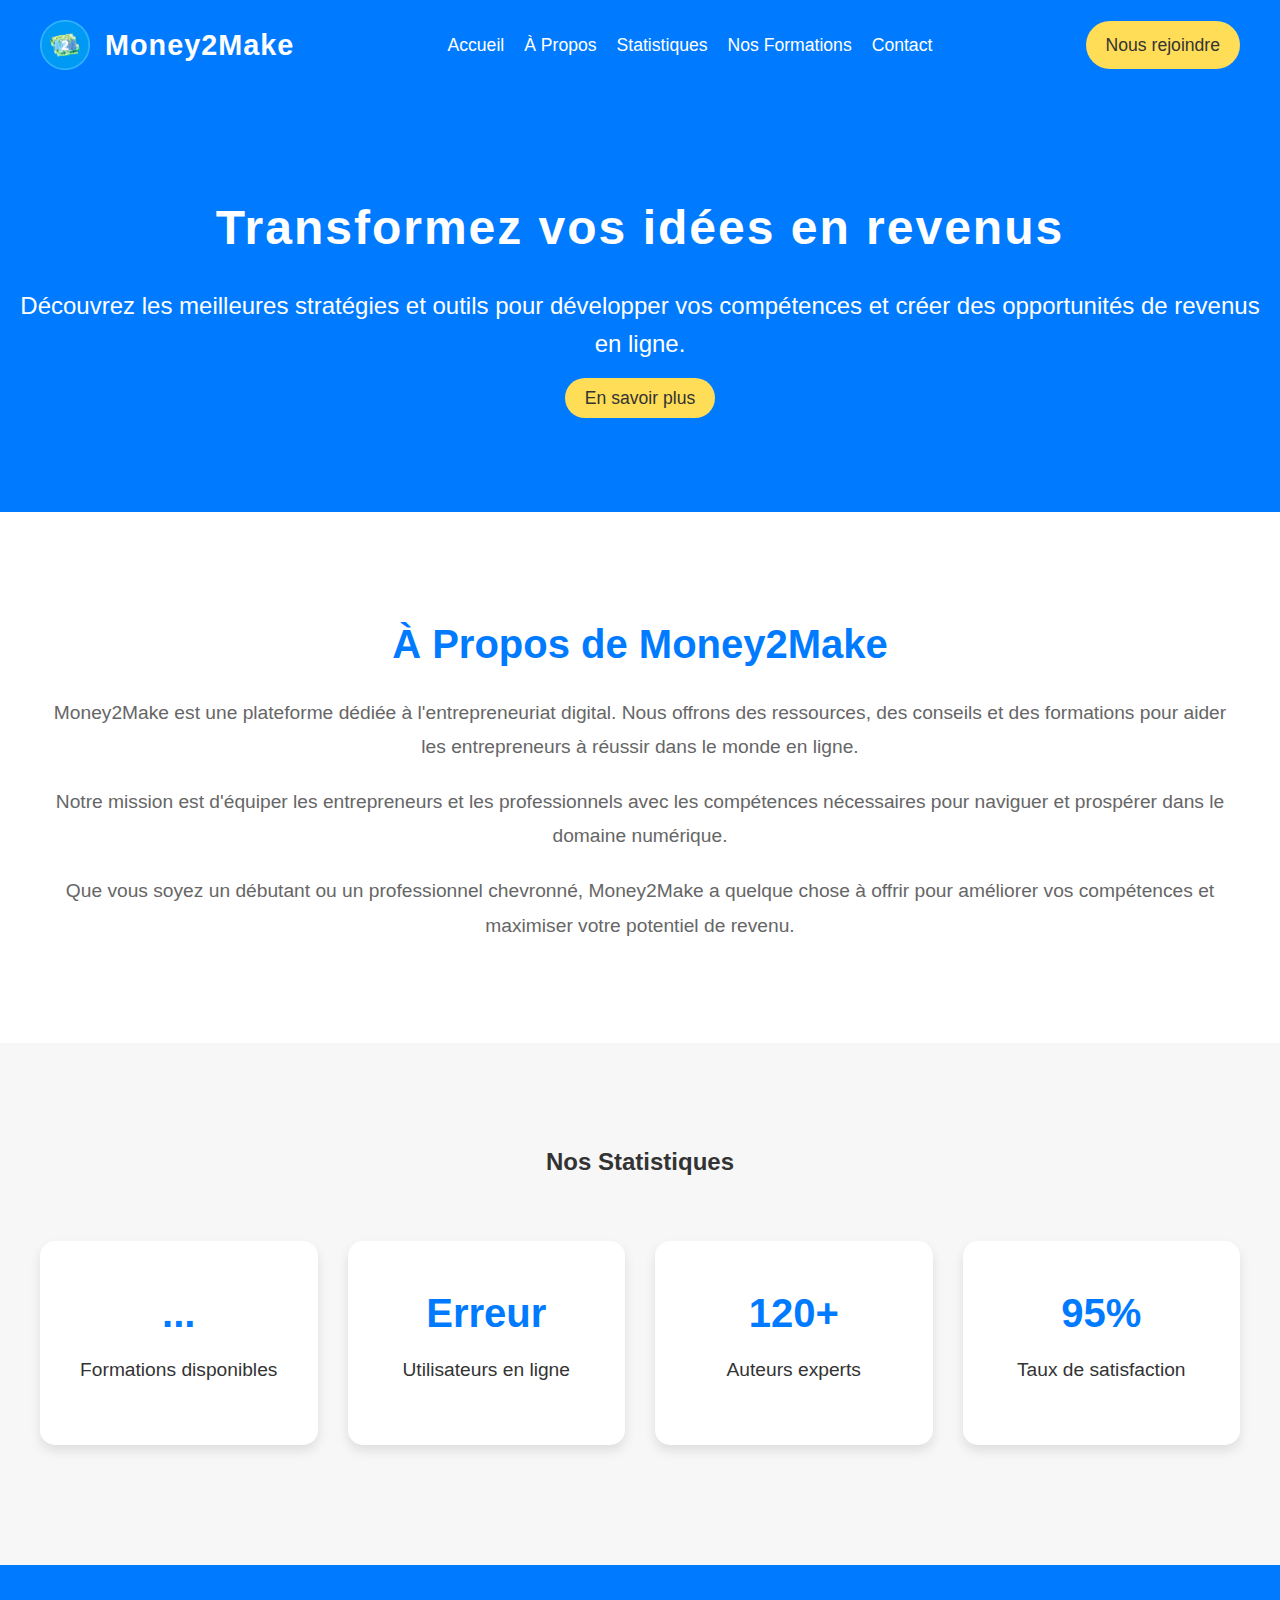
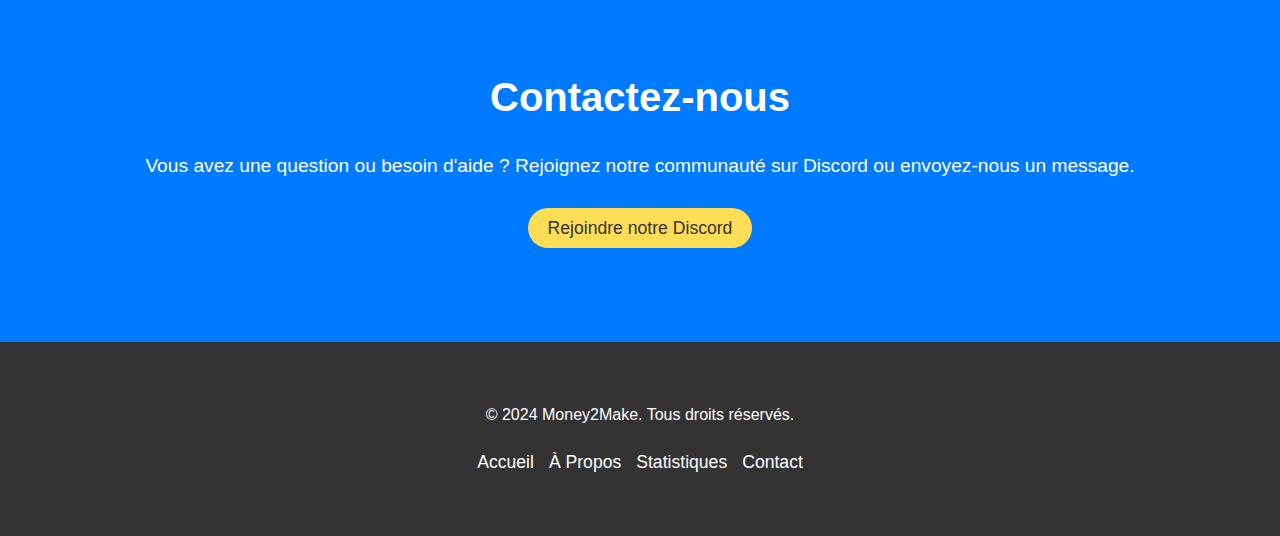
==== index.html @ 482cec09 "v1" ====
<!DOCTYPE html>
<html lang="fr">
<head>
    <meta charset="UTF-8">
    <meta name="viewport" content="width=device-width, initial-scale=1.0">
    <title>Money2Make - Accueil</title>
    <link rel="stylesheet" href="https://money2make.github.io/assets/styles.css">
    <link rel="stylesheet" href="assets/Style/membercount.css">
    <link rel="stylesheet" href="assets/Style/mainpage.css">

    <link rel="shortcut icon" href="https://money2make.github.io/assets/logo.png" type="image/x-icon">
</head>
<body>
    <header>
        <div class="header-container">
            <div class="logo">
                <img src="https://money2make.github.io/assets/logo.png" alt="Logo du site">
                <h1>Money2Make</h1>
            </div>
            <nav class="navbar">
                <ul>
                    <li><a href="#home">Accueil</a></li>
                    <li><a href="#about">À Propos</a></li>
                    <li><a href="#stats">Statistiques</a></li>
                    <li><a href="/formations">Nos Formations</a></li>
                    <li><a href="#contact">Contact</a></li>
                </ul>
            </nav>            
            <a href="/discord" class="cta-button">Nous rejoindre</a>
        </div>
    </header>

    <div class="banner" id="banner">
        <span id="banner-message"></span>
        <button class="close-btn" onclick="closeBanner()">×</button>
    </div>

    <main>
        <!-- Section Hero -->
        <section id="home" class="hero">
            <div class="hero-content">
                <h2>Transformez vos idées en revenus</h2>
                <p>Découvrez les meilleures stratégies et outils pour développer vos compétences et créer des opportunités de revenus en ligne.</p>
                <a href="#about" class="cta-button">En savoir plus</a>
            </div>
        </section>

        <!-- Section À Propos -->
        <section id="about" class="about">
            <div class="container">
                <h2>À Propos de Money2Make</h2>
                <p>Money2Make est une plateforme dédiée à l'entrepreneuriat digital. Nous offrons des ressources, des conseils et des formations pour aider les entrepreneurs à réussir dans le monde en ligne.</p>
                <p>Notre mission est d'équiper les entrepreneurs et les professionnels avec les compétences nécessaires pour naviguer et prospérer dans le domaine numérique.</p>
                <p>Que vous soyez un débutant ou un professionnel chevronné, Money2Make a quelque chose à offrir pour améliorer vos compétences et maximiser votre potentiel de revenu.</p>
            </div>
        </section>

        <!-- Section Statistiques -->
        <section id="stats" class="stats">
            <div class="container">
                <h2>Nos Statistiques</h2>
                <div class="stats-grid">
                    <div class="stat-item">
                        <h3 id="formation-count">...</h3>
                        <p>Formations disponibles</p>
                    </div>
                    <div class="stat-item">
                        <h3 id="presence-count">...</h3>
                        <p>Utilisateurs en ligne</p>
                    </div>
                    <div class="stat-item">
                        <h3>120+</h3>
                        <p>Auteurs experts</p>
                    </div>
                    <div class="stat-item">
                        <h3>95%</h3>
                        <p>Taux de satisfaction</p>
                    </div>
                </div>
            </div>
        </section>

        <!-- Section Contact -->
        <section id="contact" class="contact">
            <div class="container">
                <h2>Contactez-nous</h2>
                <p>Vous avez une question ou besoin d'aide ? Rejoignez notre communauté sur Discord ou envoyez-nous un message.</p>
                <a href="/discord" class="cta-button">Rejoindre notre Discord</a>
            </div>
        </section>
    </main>

    <footer>
        <div class="container">
            <p>&copy; 2024 Money2Make. Tous droits réservés.</p>
            <nav class="footer-nav">
                <ul>
                    <li><a href="#home">Accueil</a></li>
                    <li><a href="#about">À Propos</a></li>
                    <li><a href="#stats">Statistiques</a></li>
                    <li><a href="#contact">Contact</a></li>
                </ul>
            </nav>
        </div>
    </footer>   
</body>
</html>
<script src="https://money2make.github.io/assets/script/banner.js"></script>
<script src="https://money2make.github.io/assets/script/loadFstats.js"></script>
<script src="https://money2make.github.io/assets/Script/membercount.js"></script>
---- assets/Style/membercount.css ----
.stat-item {
    background-color: #fff;
    border-radius: 8px;
    box-shadow: 0 4px 8px rgba(0, 0, 0, 0.1);
    padding: 20px;
    margin: 20px 0;
    text-align: center;
}

.stat-item h3 {
    font-size: 2em;
    margin: 0;
    color: #007BFF;
}

.stat-item p {
    font-size: 1.2em;
    color: #666;
}
---- assets/Style/mainpage.css ----
body {
    font-family: 'Arial', sans-serif;
    margin: 0;
    padding: 0;
    background-color: #eef2f7;
    color: #333;
    line-height: 1.6;
}

header {
    background-color: #007BFF;
    color: white;
    padding: 20px 0;
    text-align: center;
    box-shadow: 0 2px 4px rgba(0, 0, 0, 0.1);
}

header h1 {
    margin: 0;
    font-size: 2.5em;
    letter-spacing: 1px;
}

.container {
    max-width: 1200px;
    margin: 40px auto;
    padding: 0 20px;
}

/* Section Hero */
.hero {
    background-color: #007BFF;
    color: white;
    padding: 100px 20px;
    text-align: center;
    background-image: url('https://money2make.github.io/assets/hero-bg.jpg'); /* Exemple d'image de fond */
    background-size: cover;
    background-position: center;
    position: relative;
}

.hero-content {
    position: relative;
    z-index: 2;
}

.hero h2 {
    font-size: 3em;
    margin: 0;
    letter-spacing: 2px;
}

.hero p {
    font-size: 1.5em;
    margin: 20px 0;
}

.hero .cta-button {
    margin-top: 20px;
}

/* Section À Propos */
.about {
    background-color: #fff;
    padding: 60px 20px;
    text-align: center;
}

.about h2 {
    font-size: 2.5em;
    color: #007BFF;
    margin-bottom: 20px;
}

.about p {
    font-size: 1.2em;
    color: #666;
    margin-bottom: 20px;
    line-height: 1.8;
}

/* Section Statistiques */
.stats {
    background-color: #f7f7f7;
    padding: 60px 20px;
    text-align: center;
}

.stats-grid {
    display: grid;
    grid-template-columns: repeat(auto-fit, minmax(200px, 1fr));
    gap: 30px;
    margin-top: 40px;
}

.stat-item {
    background-color: white;
    border-radius: 15px;
    box-shadow: 0 6px 12px rgba(0, 0, 0, 0.1);
    padding: 40px 20px;
}

.stat-item h3 {
    font-size: 2.5em;
    color: #007BFF;
    margin: 0;
}

.stat-item p {
    font-size: 1.2em;
    color: #333;
    margin-top: 10px;
}

/* Section Contact */
.contact {
    background-color: #007BFF;
    color: white;
    padding: 60px 20px;
    text-align: center;
}

.contact h2 {
    font-size: 2.5em;
    margin-bottom: 20px;
}

.contact p {
    font-size: 1.2em;
    margin-bottom: 30px;
    line-height: 1.8;
}

/* Footer */
footer {
    background-color: #333;
    color: white;
    padding: 20px 0;
    text-align: center;
}

footer p {
    margin: 0;
    font-size: 1em;
}

footer .footer-nav ul {
    list-style: none;
    margin: 20px 0 0;
    padding: 0;
    display: flex;
    justify-content: center;
    gap: 15px;
}

footer .footer-nav a {
    text-decoration: none;
    color: white;
    font-size: 1.1em;
    transition: color 0.3s;
}

footer .footer-nav a:hover {
    color: #007BFF;
}

.banner {
    position: fixed;
    top: 0;
    left: 0;
    width: 100%;
    background-color: #38b6ff; /* Couleur du fond */
    color: white; /* Couleur du texte */
    text-align: center;
    padding: 10px 0;
    font-size: 16px;
    z-index: 1000; /* Assure que le bandeau est au-dessus des autres éléments */
    display: none; /* Par défaut, caché */
}

.banner .close-btn {
    position: absolute;
    top: 50%;
    right: 20px;
    transform: translateY(-50%);
    background: transparent;
    border: none;
    color: white;
    font-size: 20px;
    cursor: pointer;
}

@media (max-width: 768px) {
    header h1 {
        font-size: 2em;
    }

    .header-container {
        flex-direction: column;
        align-items: center;
    }

    .navbar ul {
        flex-direction: column;
        gap: 10px;
    }

    .stats-grid {
        grid-template-columns: 1fr;
    }
}

@media (max-width: 480px) {
    header h1 {
        font-size: 1.5em;
    }

    .hero h2 {
        font-size: 2em;
    }

    .hero p {
        font-size: 1.2em;
    }

    .about h2,
    .stats h2,
    .contact h2 {
        font-size: 2em;
    }

    .stats-grid {
        grid-template-columns: 1fr;
    }
}
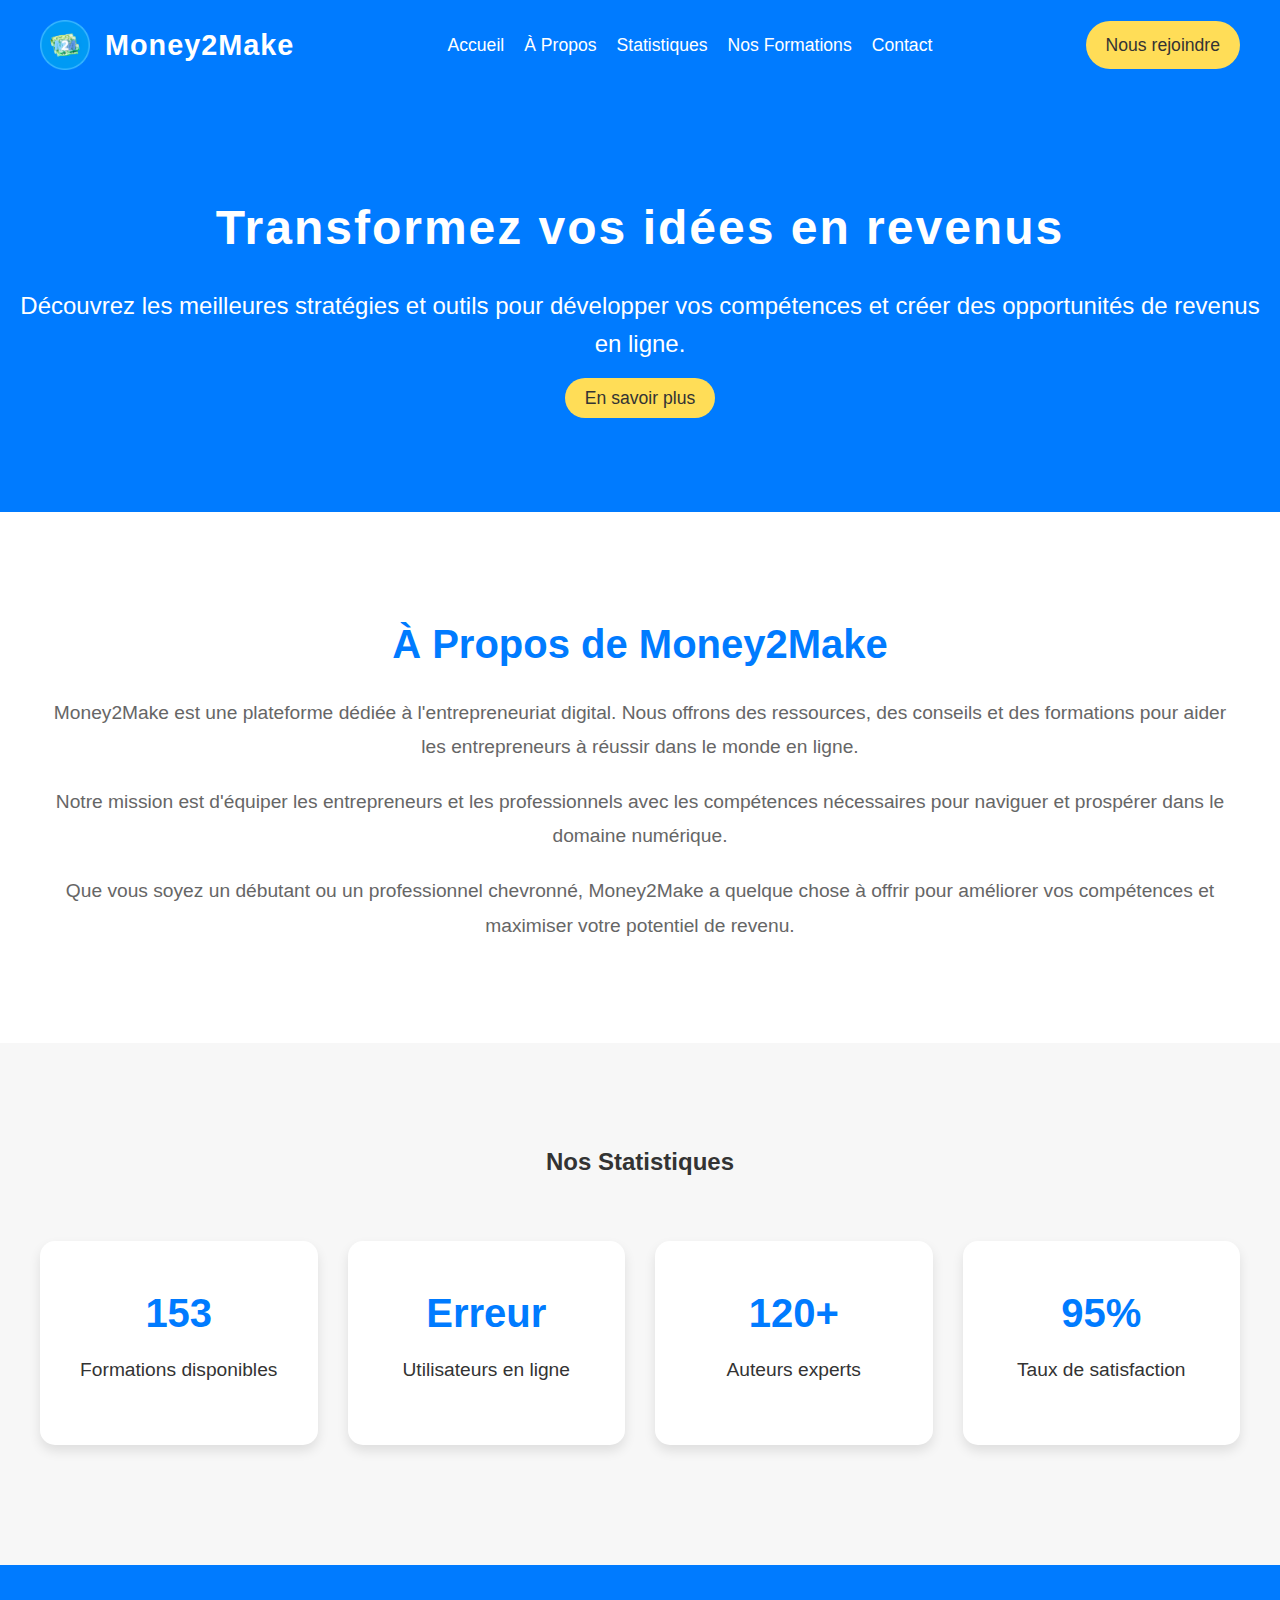
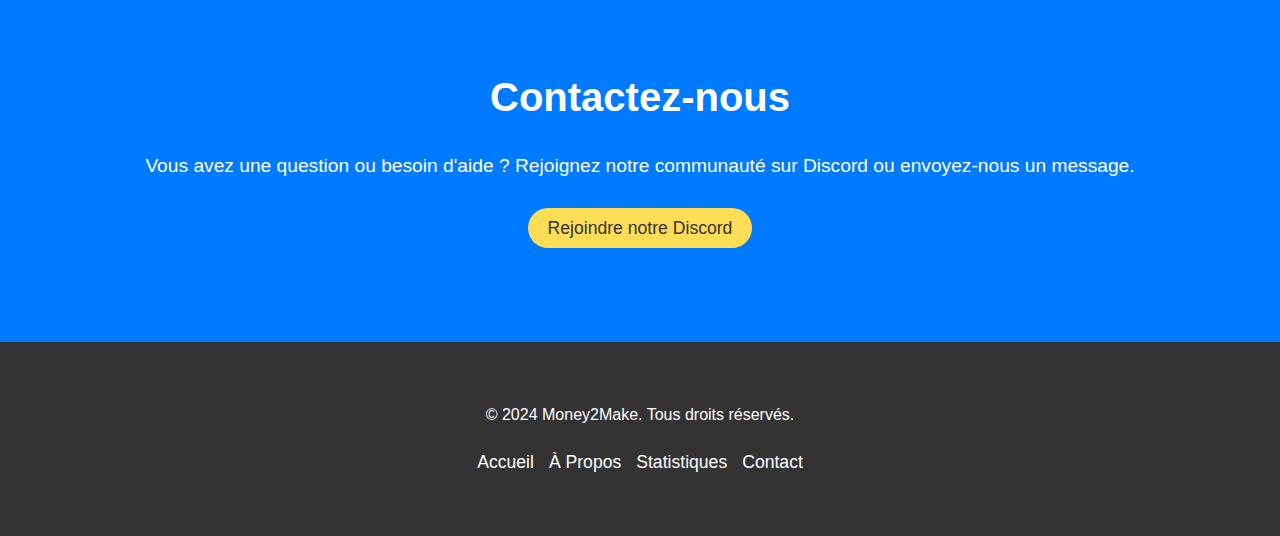
==== commit 9a8a342c: "Fix v1.1" ====
--- a/index.html
+++ b/index.html
@@ -105,6 +105,6 @@
     </footer>   
 </body>
 </html>
-<script src="https://money2make.github.io/assets/script/banner.js"></script>
-<script src="https://money2make.github.io/assets/script/loadFstats.js"></script>
+<script src="https://money2make.github.io/assets/Script/banner.js"></script>
+<script src="https://money2make.github.io/assets/Script/loadFstats.js"></script>
 <script src="https://money2make.github.io/assets/Script/membercount.js"></script>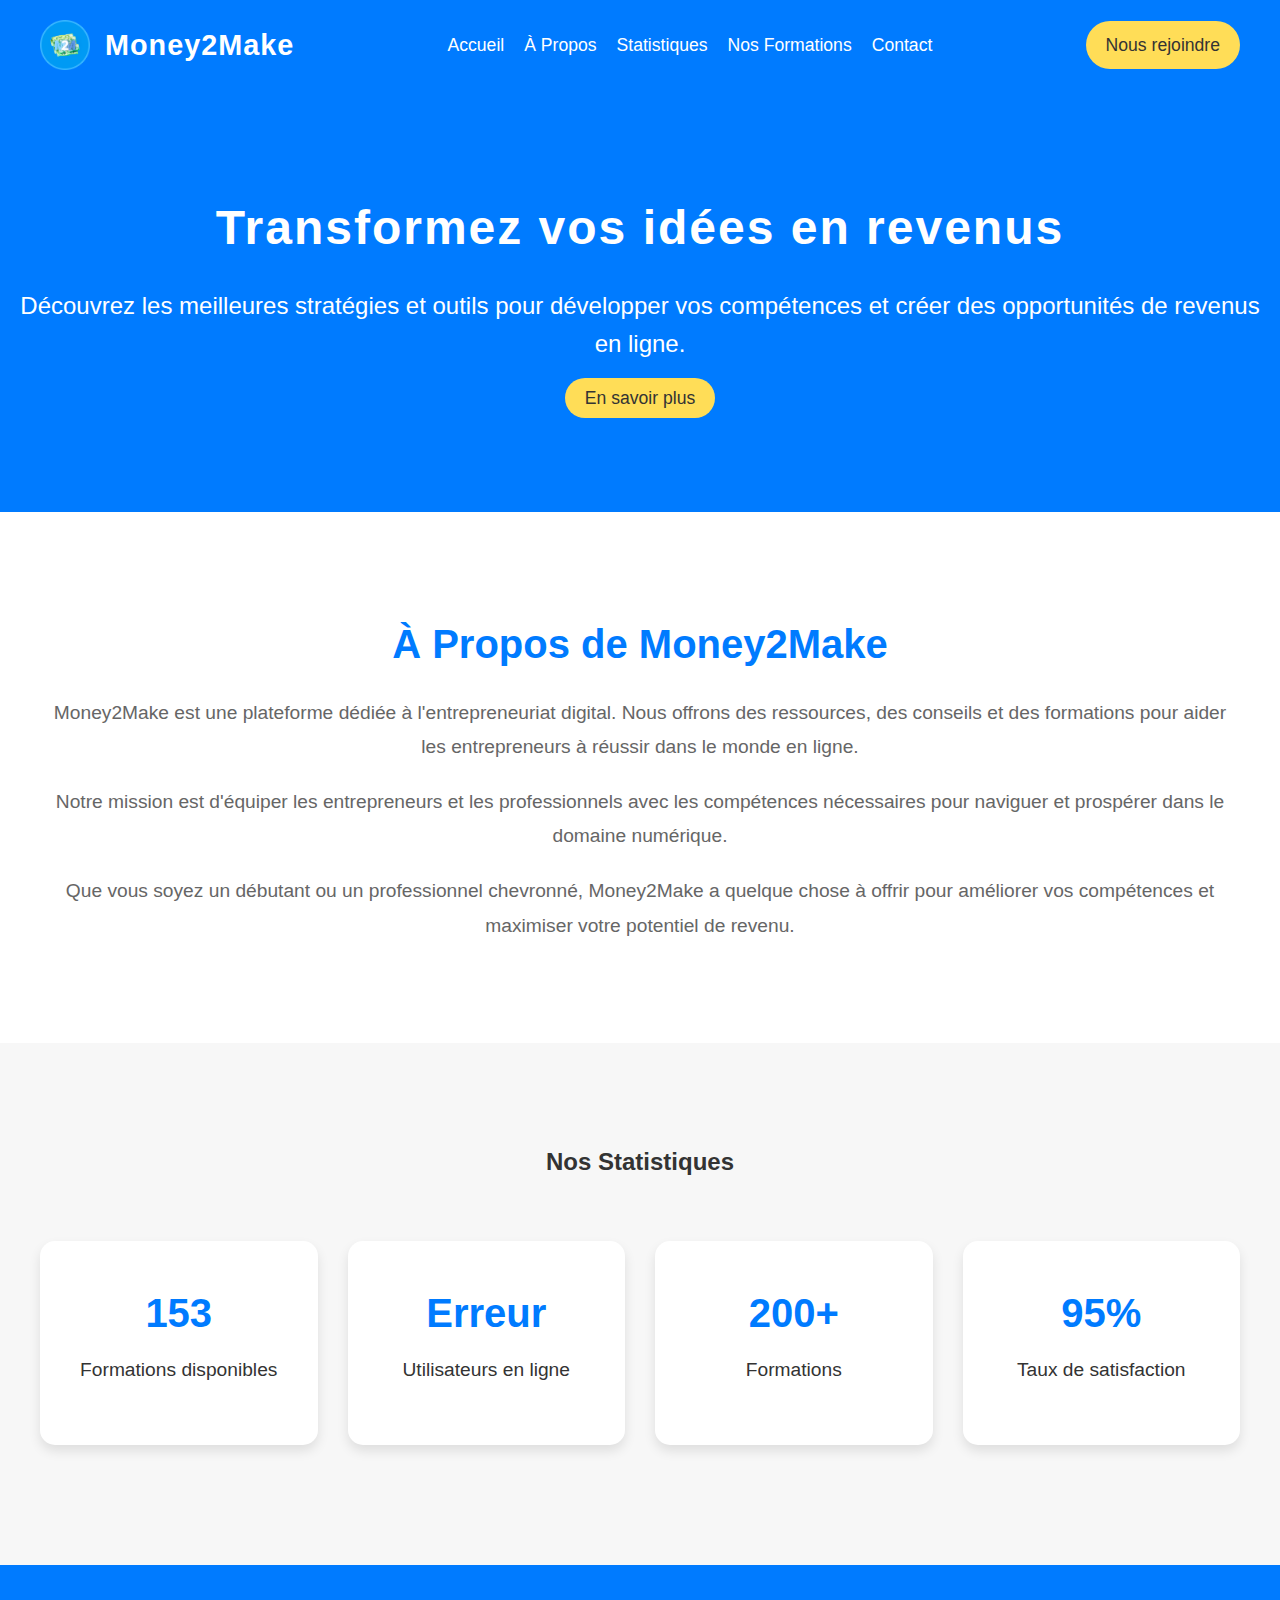
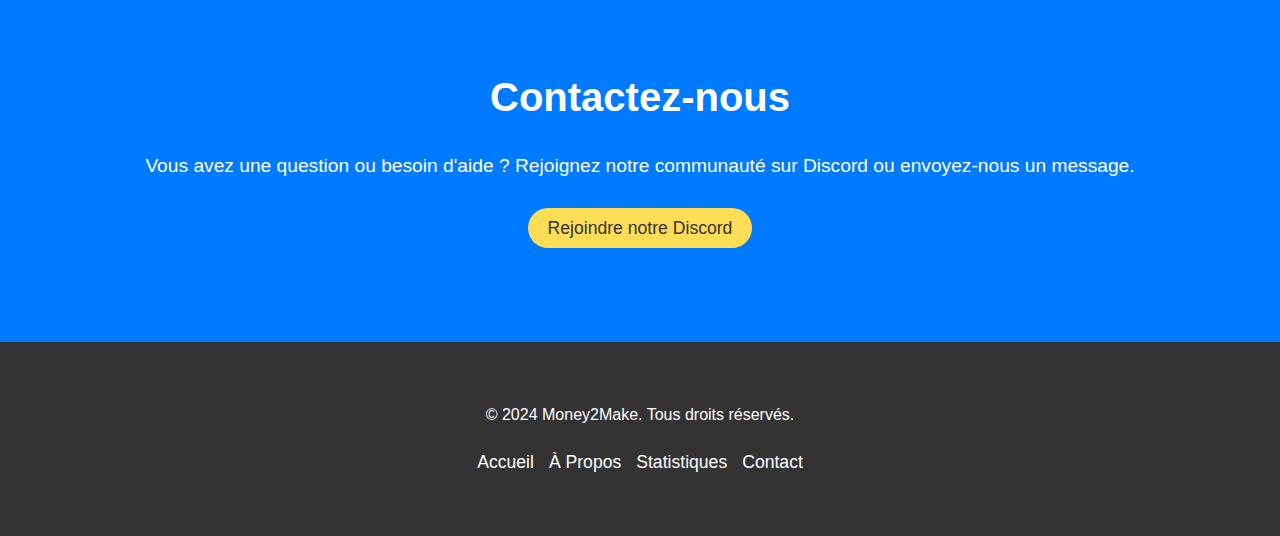
==== commit 50ce4b2f: "Add Modals css & js" ====
--- a/index.html
+++ b/index.html
@@ -7,9 +7,41 @@
     <link rel="stylesheet" href="https://money2make.github.io/assets/styles.css">
     <link rel="stylesheet" href="assets/Style/membercount.css">
     <link rel="stylesheet" href="assets/Style/mainpage.css">
+    <link rel="stylesheet" href="assets/Style/modal.css">
 
     <link rel="shortcut icon" href="https://money2make.github.io/assets/logo.png" type="image/x-icon">
+
+    <meta charset="UTF-8">
+    <meta name="description" content="Découvrez Money2Make, votre plateforme de formations en ligne pour maîtriser de nouvelles compétences. Rejoignez notre communauté active de plus de [Nombre d'utilisateurs en ligne] utilisateurs connectés sur Discord, accédez à des ressources exclusives et développez vos compétences dès aujourd'hui !">
+    <meta name="keywords" content="Formations en ligne, Compétences numériques, Apprentissage, Money2Make, Communauté, Discord">
+    <meta name="author" content="Money2Make Team">
+    <meta name="viewport" content="width=device-width, initial-scale=1.0">
+
+    <meta property="og:title" content="Money2Make - Learn and Succeed Online">
+    <meta property="og:description" content="Découvrez Money2Make, votre plateforme de formations en ligne pour maîtriser de nouvelles compétences. Rejoignez notre communauté active de plus de [Nombre d'utilisateurs en ligne] utilisateurs connectés sur Discord, accédez à des ressources exclusives et développez vos compétences dès aujourd'hui !">
+    <meta property="og:image" content="https://money2make.github.io/assets/logo.png"> <!-- URL to the image/icon -->
+    <meta property="og:url" content="https://money2make.github.io/">
+    <meta property="og:type" content="website">
+    <meta property="og:image:width" content="500"> <!-- Largeur de l'image -->
+    <meta property="og:image:height" content="500">
+    <meta property="og:site_name" content="Money2Make">
+    <meta property="og:locale" content="fr_FR">
+
+    <!-- Twitter Card Meta Tags (pour optimiser l'affichage sur Twitter) -->
+    <meta name="twitter:card" content="summary_large_image">
+    <meta name="twitter:title" content="Money2Make - Learn and Succeed Online">
+    <meta name="twitter:description" content="Free web tutorials, resources, and guides.">
+    <meta name="twitter:image" content="https://money2make.github.io/assets/logo.png">
+    <meta name="twitter:site" content="@Money2Make">
 </head>
+<script async src="https://www.googletagmanager.com/gtag/js?id=G-N2TEL4FGS4"></script>
+<script>
+    window.dataLayer = window.dataLayer || [];
+    function gtag(){dataLayer.push(arguments);}
+    gtag('js', new Date());
+
+    gtag('config', 'G-N2TEL4FGS4');
+</script>
 <body>
     <header>
         <div class="header-container">
@@ -69,8 +101,8 @@
                         <p>Utilisateurs en ligne</p>
                     </div>
                     <div class="stat-item">
-                        <h3>120+</h3>
-                        <p>Auteurs experts</p>
+                        <h3>200+</h3>
+                        <p>Formations</p>
                     </div>
                     <div class="stat-item">
                         <h3>95%</h3>
@@ -107,4 +139,5 @@
 </html>
 <script src="https://money2make.github.io/assets/Script/banner.js"></script>
 <script src="https://money2make.github.io/assets/Script/loadFstats.js"></script>
-<script src="https://money2make.github.io/assets/Script/membercount.js"></script>+<script src="https://money2make.github.io/assets/Script/membercount.js"></script>
+<script src="https://money2make.github.io/assets/Script/modal.js"></script>--- a/assets/Style/modal.css
+++ b/assets/Style/modal.css
@@ -0,0 +1,29 @@
+.modal {
+    display: none;
+    position: fixed;
+    z-index: 1000;
+    left: 0;
+    top: 0;
+    width: 100%;
+    height: 100%;
+    background-color: rgba(0, 0, 0, 0.5);
+}
+
+.modal-content {
+    background-color: white;
+    margin: 15% auto;
+    padding: 20px;
+    border-radius: 10px;
+    width: 80%;
+    max-width: 400px;
+    text-align: center;
+}
+
+.close-btn {
+    position: absolute;
+    top: 10px;
+    right: 10px;
+    color: #333;
+    font-size: 24px;
+    cursor: pointer;
+}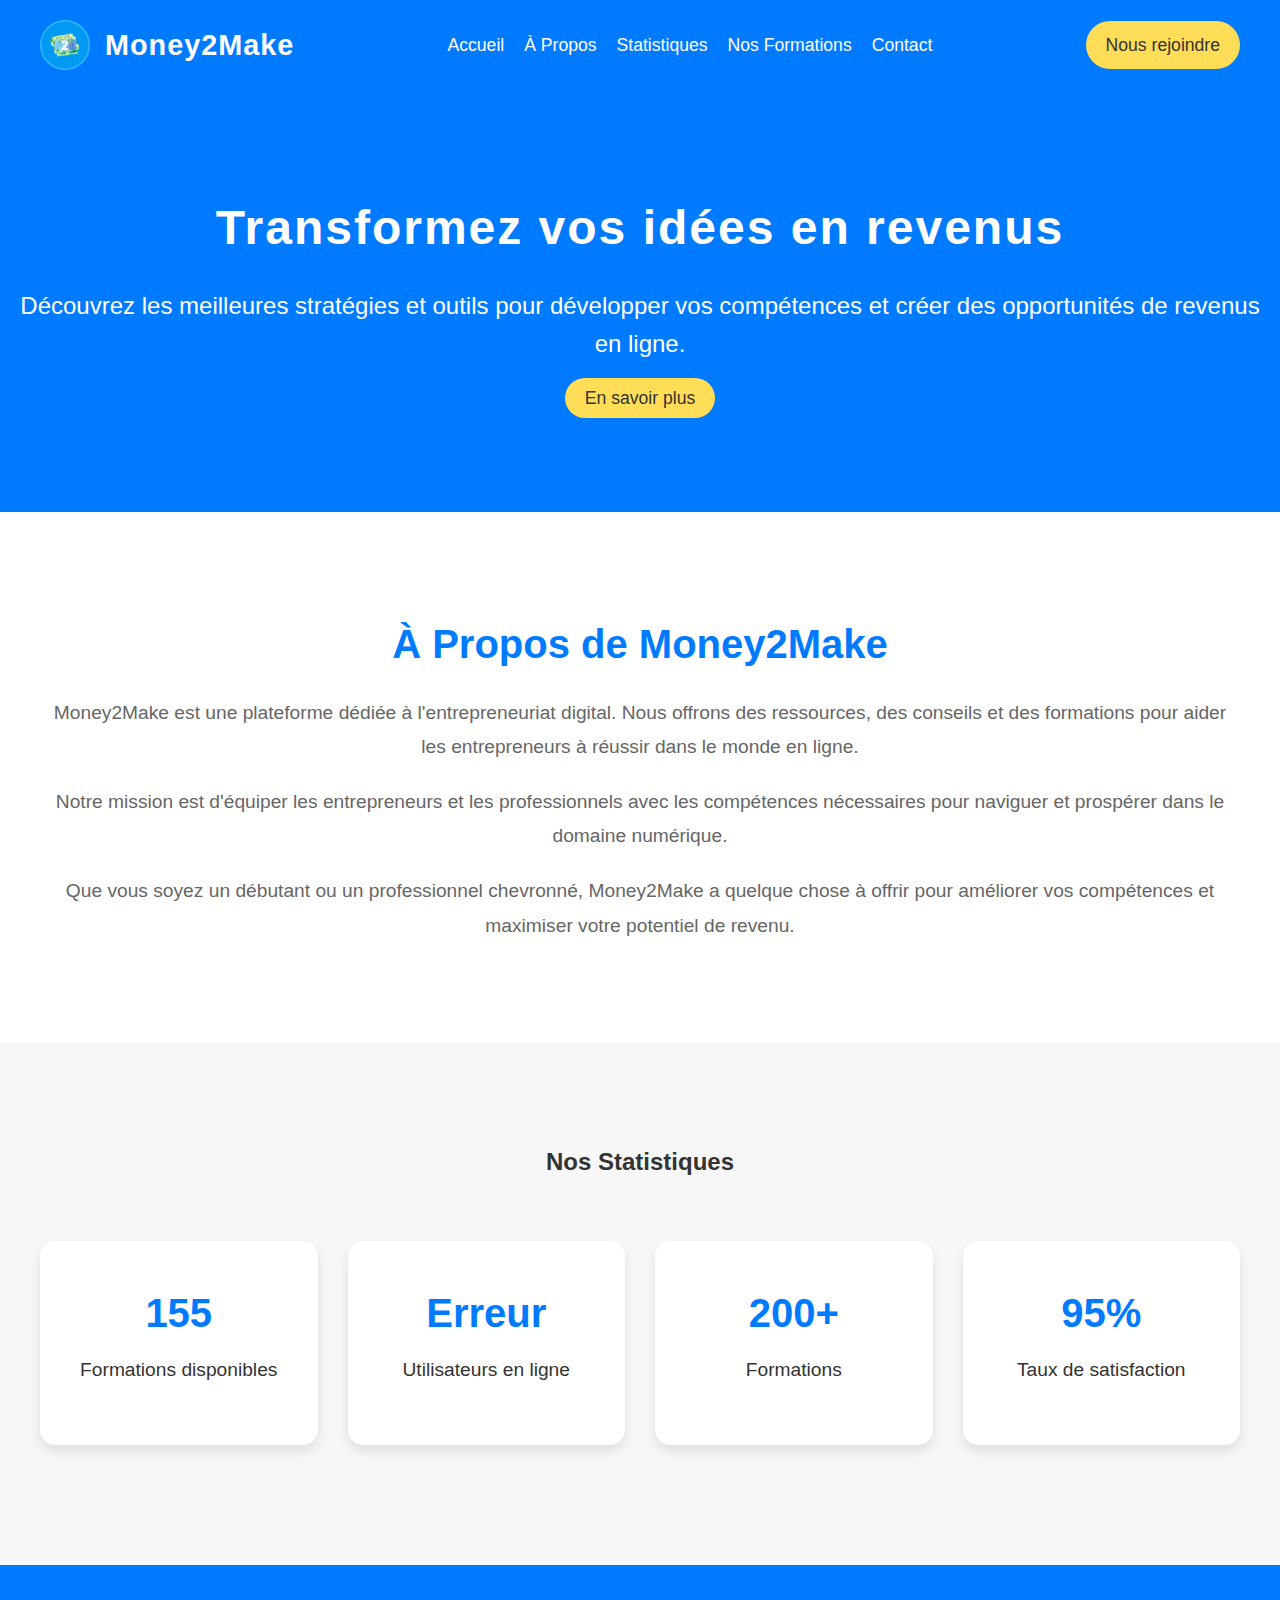
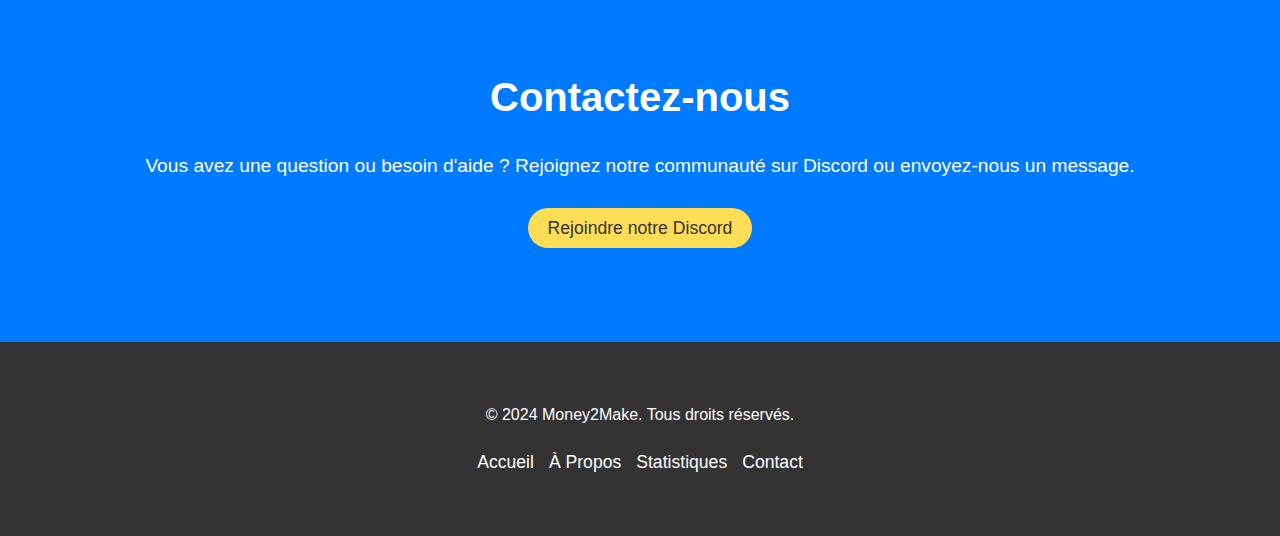
==== commit 9e2c2905: "Update index.html" ====
--- a/index.html
+++ b/index.html
@@ -33,6 +33,8 @@
     <meta name="twitter:description" content="Free web tutorials, resources, and guides.">
     <meta name="twitter:image" content="https://money2make.github.io/assets/logo.png">
     <meta name="twitter:site" content="@Money2Make">
+
+    <meta name="google-adsense-account" content="ca-pub-4950518181505679">
 </head>
 <script async src="https://www.googletagmanager.com/gtag/js?id=G-N2TEL4FGS4"></script>
 <script>
--- a/assets/Style/modal.css
+++ b/assets/Style/modal.css
@@ -1,29 +1,36 @@
-.modal {
-    display: none;
-    position: fixed;
-    z-index: 1000;
-    left: 0;
-    top: 0;
-    width: 100%;
-    height: 100%;
-    background-color: rgba(0, 0, 0, 0.5);
+.review-section {
+    background-color: #f0f4f8;
+    border-radius: 8px;
+    padding: 20px;
+    text-align: center;
+    margin: 40px auto;
+    max-width: 600px;
+    box-shadow: 0 4px 8px rgba(0, 0, 0, 0.1);
 }
 
-.modal-content {
-    background-color: white;
-    margin: 15% auto;
-    padding: 20px;
-    border-radius: 10px;
-    width: 80%;
-    max-width: 400px;
-    text-align: center;
+.review-section h2 {
+    color: #007BFF;
+    font-size: 1.8em;
+    margin-bottom: 20px;
 }
 
-.close-btn {
-    position: absolute;
-    top: 10px;
-    right: 10px;
+.review-section p {
     color: #333;
-    font-size: 24px;
-    cursor: pointer;
-}+    font-size: 1.1em;
+    margin-bottom: 20px;
+}
+
+.review-section .cta-button {
+    background-color: #007BFF;
+    color: white;
+    padding: 12px 24px;
+    border-radius: 5px;
+    text-decoration: none;
+    font-size: 1.1em;
+    transition: background-color 0.3s, box-shadow 0.3s;
+}
+
+.review-section .cta-button:hover {
+    background-color: #0056b3;
+    box-shadow: 0 4px 8px rgba(0, 0, 0, 0.2);
+}
